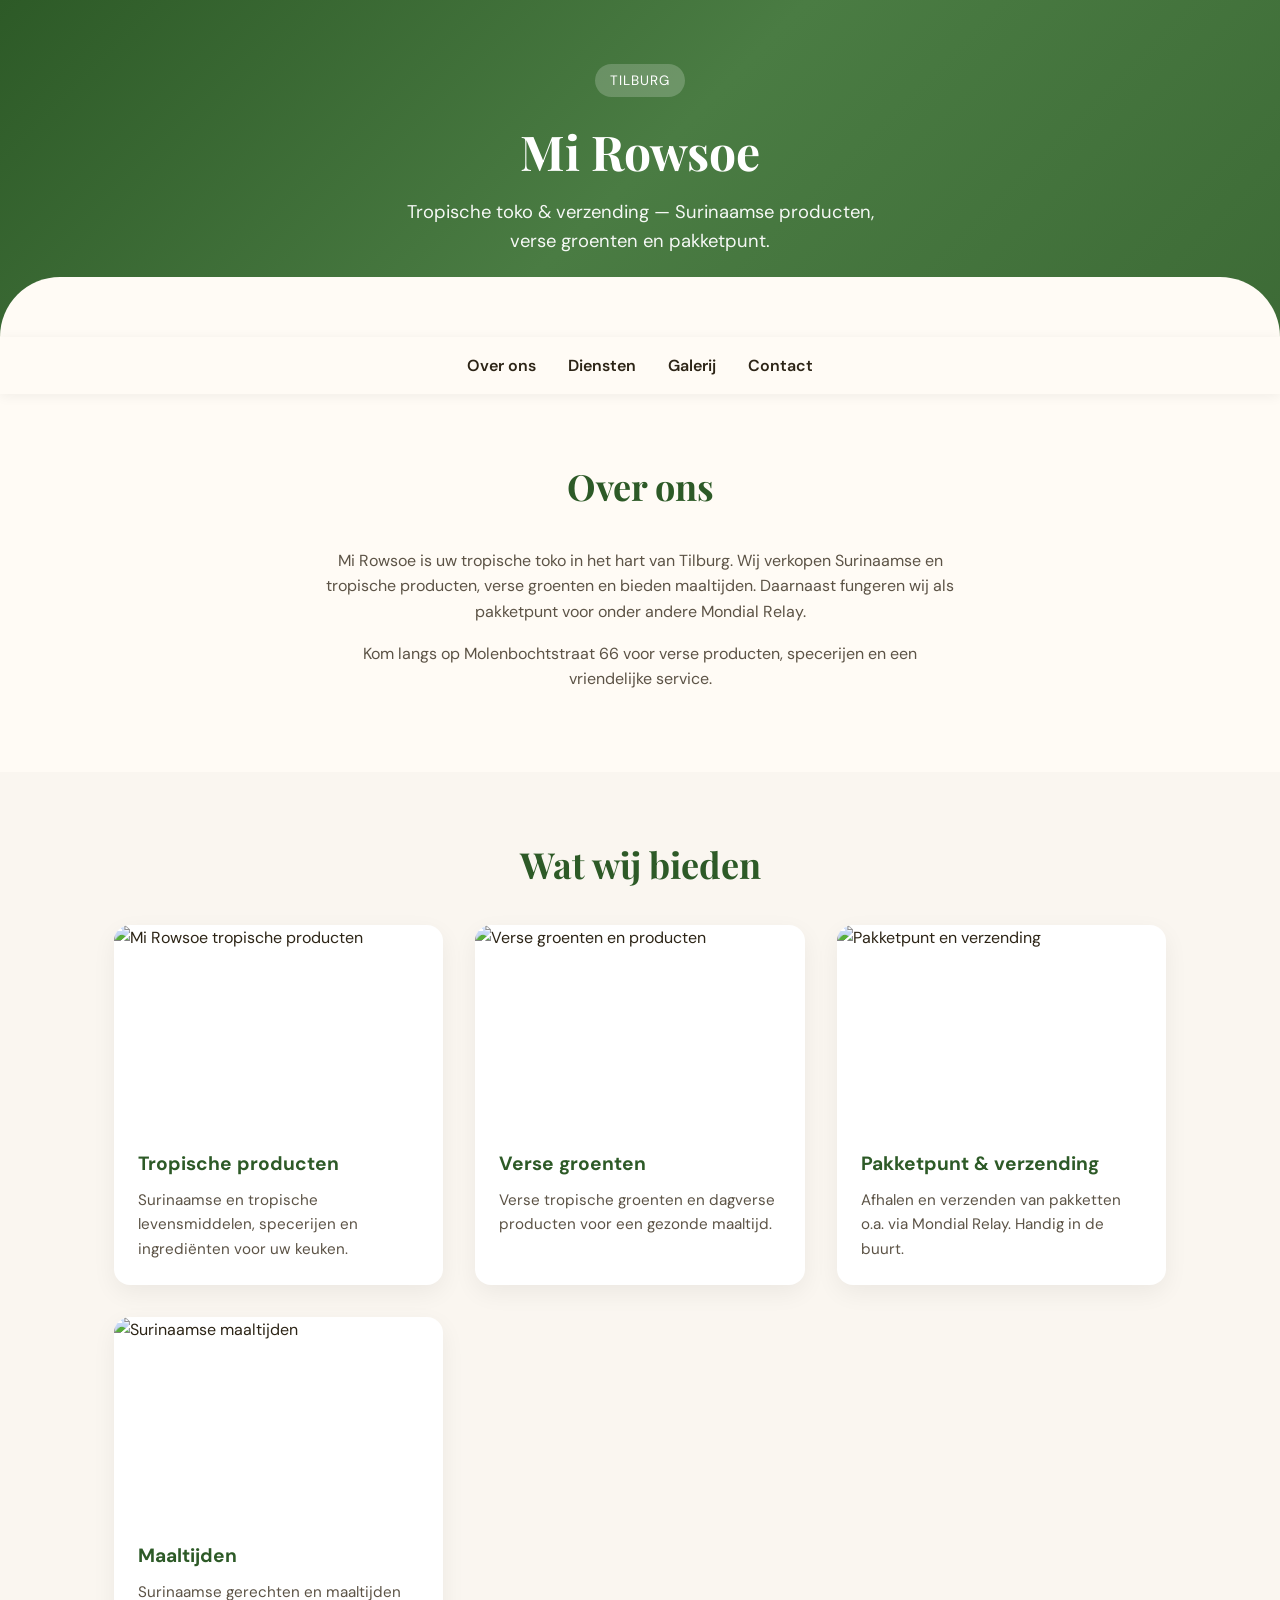
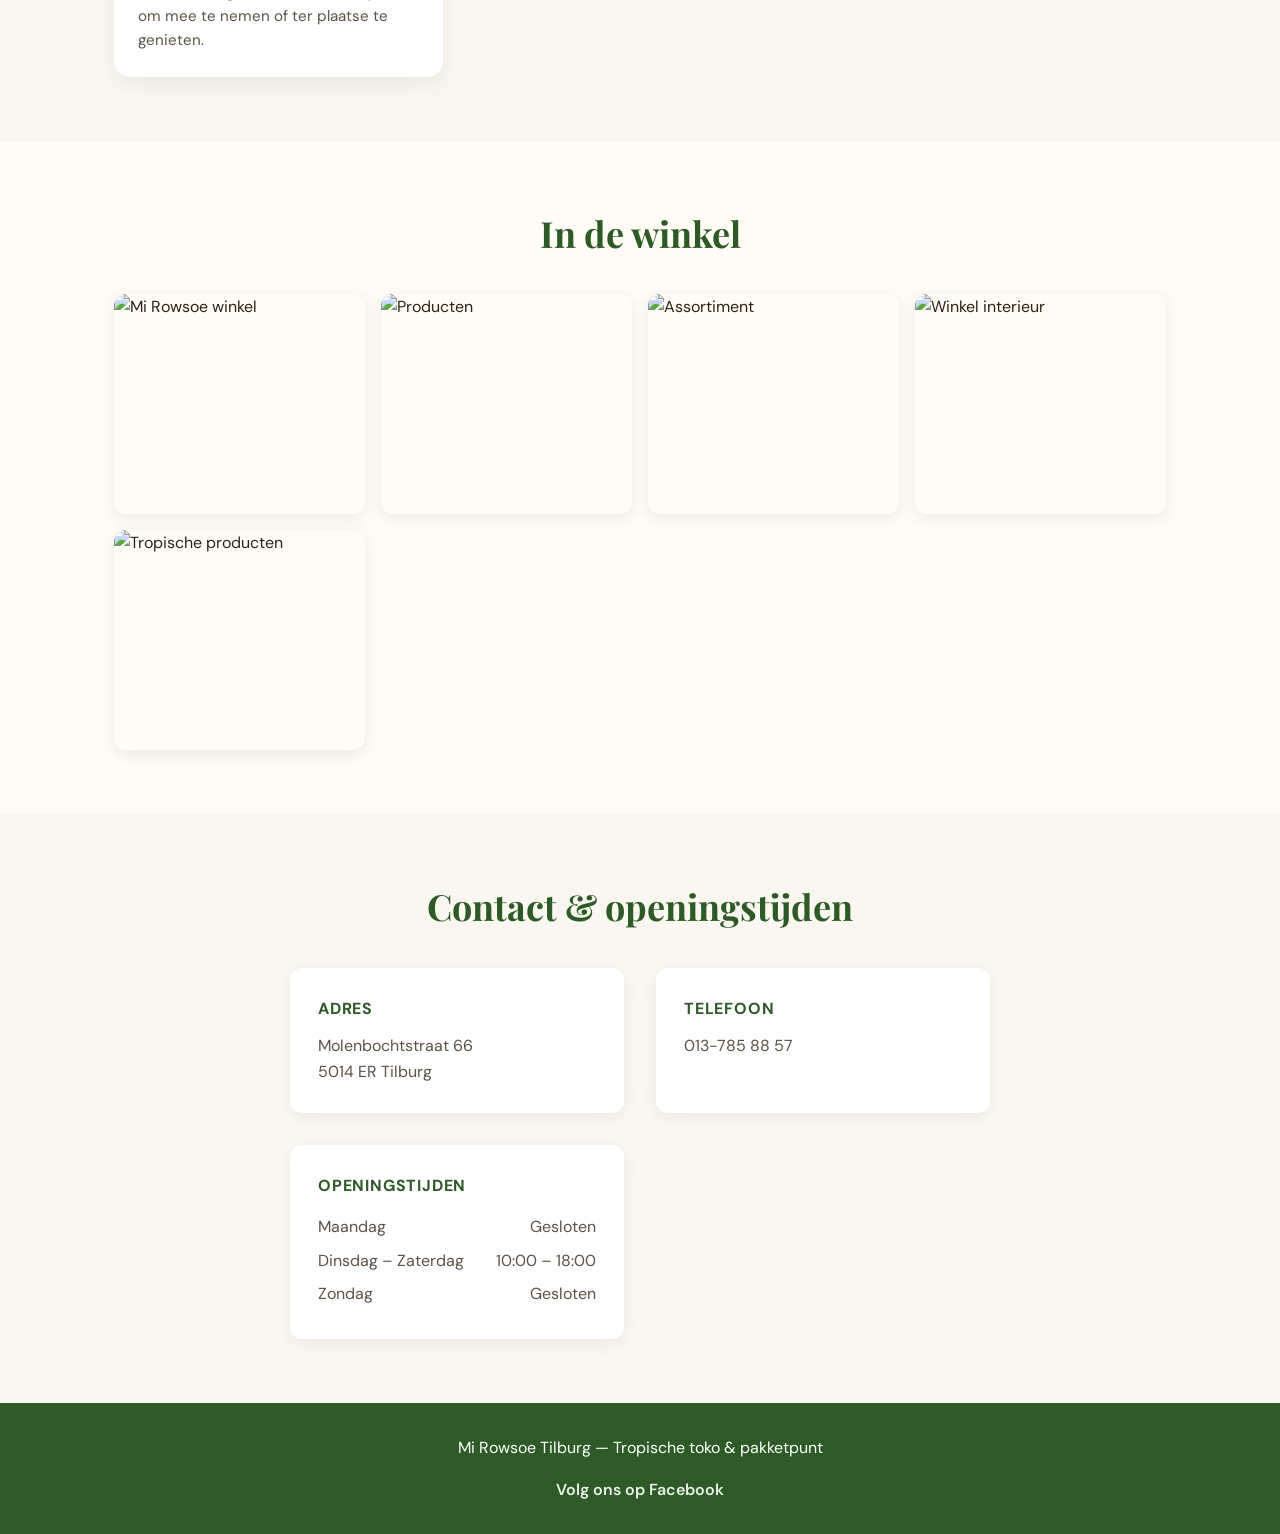
==== index.html @ 78a0a9d4 "Initial commit: Mi Rowsoe Tilburg website with separate CSS, data, and JS Made-with: Cursor" ====
<!DOCTYPE html>
<html lang="nl">
<head>
  <meta charset="UTF-8">
  <meta name="viewport" content="width=device-width, initial-scale=1.0">
  <title>Mi Rowsoe Tilburg | Tropische Toko & Verzending</title>
  <link rel="preconnect" href="https://fonts.googleapis.com">
  <link rel="preconnect" href="https://fonts.gstatic.com" crossorigin>
  <link href="https://fonts.googleapis.com/css2?family=DM+Sans:ital,opsz,wght@0,9..40,400;0,9..40,600;0,9..40,700;1,9..40,400&family=Playfair+Display:wght@600;700&display=swap" rel="stylesheet">
  <link rel="stylesheet" href="css/main.css">
</head>
<body>
  <header class="hero">
    <div class="container">
      <span class="hero-badge">Tilburg</span>
      <h1>Mi Rowsoe</h1>
      <p class="tagline">Tropische toko &amp; verzending — Surinaamse producten, verse groenten en pakketpunt.</p>
    </div>
  </header>
  <nav class="nav">
    <div class="container">
      <a href="#over">Over ons</a>
      <a href="#diensten">Diensten</a>
      <a href="#galerij">Galerij</a>
      <a href="#contact">Contact</a>
    </div>
  </nav>
  <main>
    <section id="over" class="section about">
      <div class="container">
        <h2>Over ons</h2>
        <p>Mi Rowsoe is uw tropische toko in het hart van Tilburg. Wij verkopen Surinaamse en tropische producten, verse groenten en bieden maaltijden. Daarnaast fungeren wij als pakketpunt voor onder andere Mondial Relay.</p>
        <p>Kom langs op Molenbochtstraat 66 voor verse producten, specerijen en een vriendelijke service.</p>
      </div>
    </section>
    <section id="diensten" class="section services">
      <div class="container">
        <h2>Wat wij bieden</h2>
        <div id="services-grid" class="services-grid">
          <!-- Filled by js/main.js from data/content.js -->
        </div>
      </div>
    </section>
    <section id="galerij" class="section gallery-section">
      <div class="container">
        <h2>In de winkel</h2>
        <div class="gallery">
          <!-- Filled by js/main.js from data/content.js -->
        </div>
      </div>
    </section>
    <section id="contact" class="section contact">
      <div class="container">
        <h2>Contact &amp; openingstijden</h2>
        <div class="contact-grid">
          <div class="contact-block">
            <h3>Adres</h3>
            <p>Molenbochtstraat 66<br>5014 ER Tilburg</p>
          </div>
          <div class="contact-block">
            <h3>Telefoon</h3>
            <p><a href="tel:0137858857">013-785 88 57</a></p>
          </div>
          <div class="contact-block">
            <h3>Openingstijden</h3>
            <ul class="hours-list">
              <li><span>Maandag</span><span>Gesloten</span></li>
              <li><span>Dinsdag – Zaterdag</span><span>10:00 – 18:00</span></li>
              <li><span>Zondag</span><span>Gesloten</span></li>
            </ul>
          </div>
        </div>
      </div>
    </section>
  </main>
  <footer class="footer">
    <div class="container">
      <p>Mi Rowsoe Tilburg — Tropische toko &amp; pakketpunt</p>
      <p class="social"><a href="https://www.facebook.com/mirowsoetilburg" target="_blank" rel="noopener">Volg ons op Facebook</a></p>
    </div>
  </footer>
  <script src="data/content.js"></script>
  <script src="js/main.js"></script>
</body>
</html>
---- css/main.css ----
/**
 * Main stylesheet — imports all CSS. Edit the files below to maintain the site.
 * - variables.css  → colors, spacing, fonts
 * - base.css       → reset, body, .container
 * - components.css → header, nav, sections, cards, gallery, contact, footer
 */
@import 'variables.css';
@import 'base.css';
@import 'components.css';
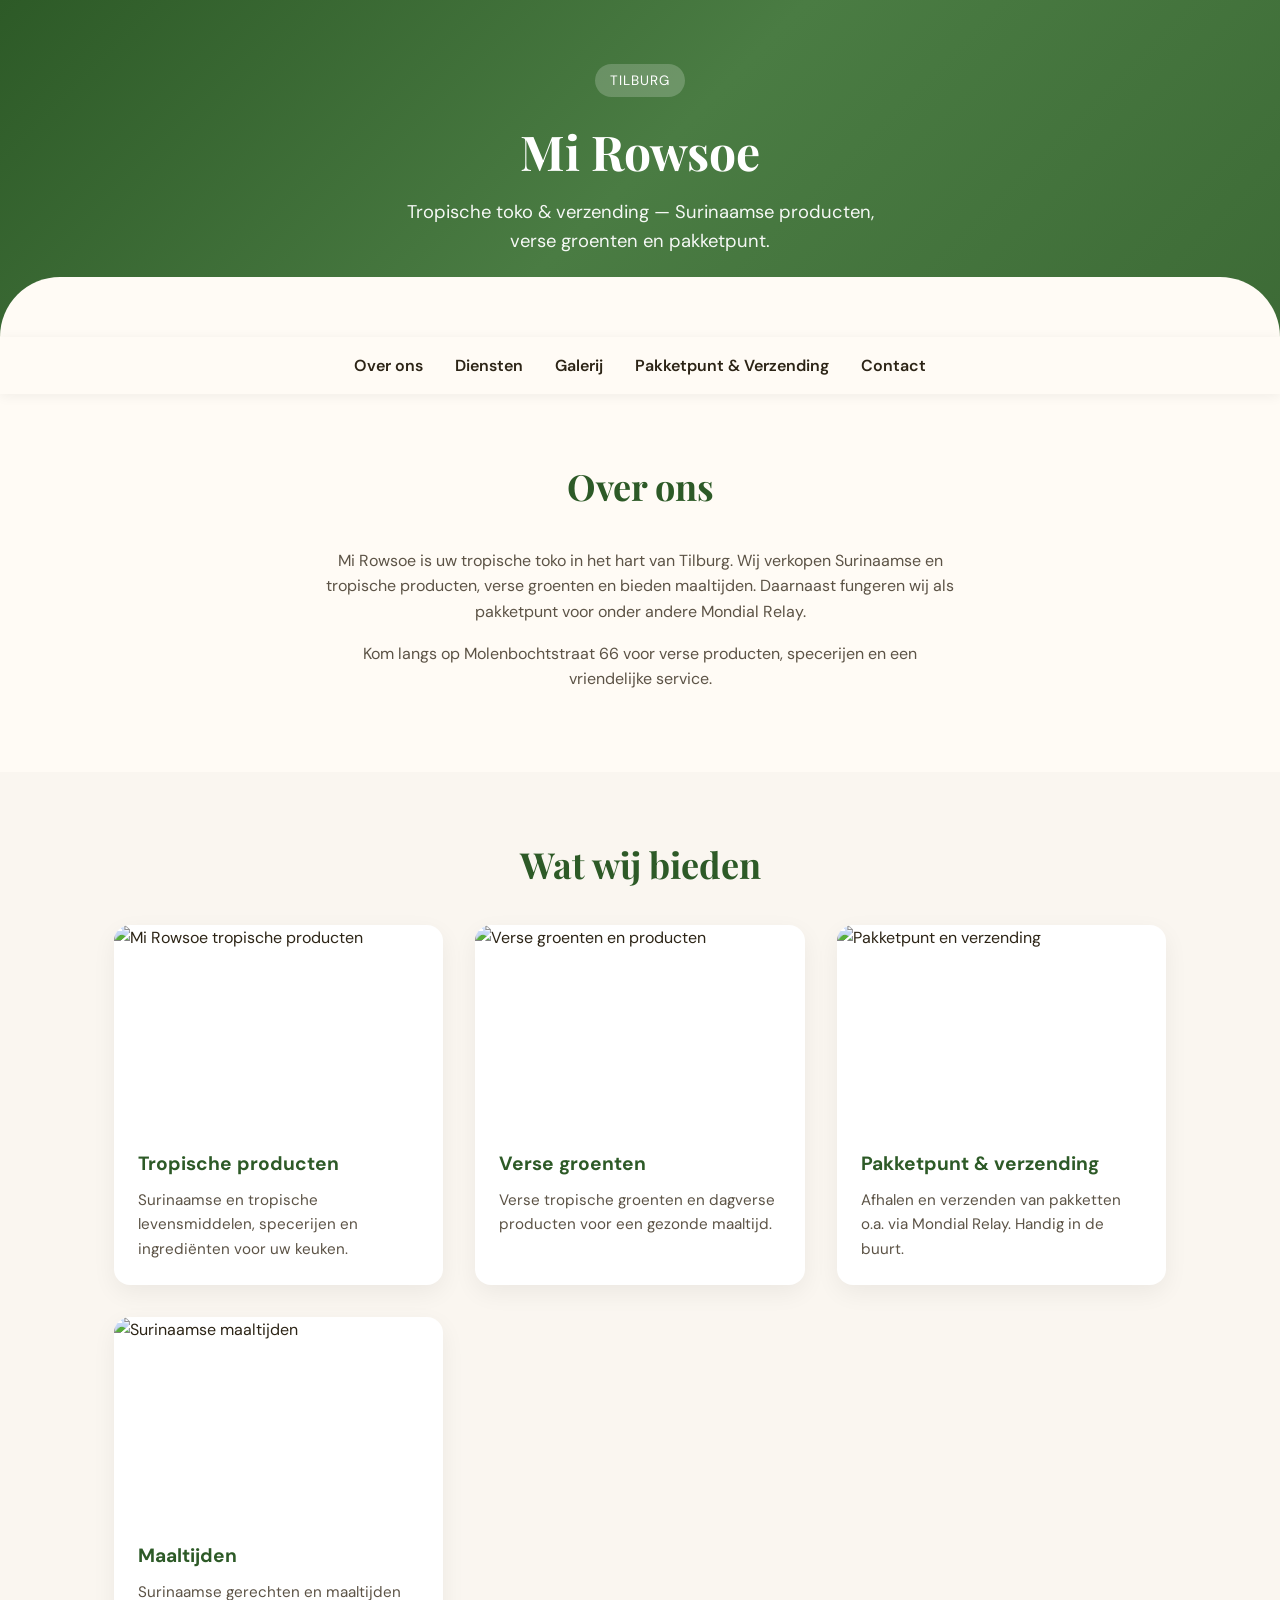
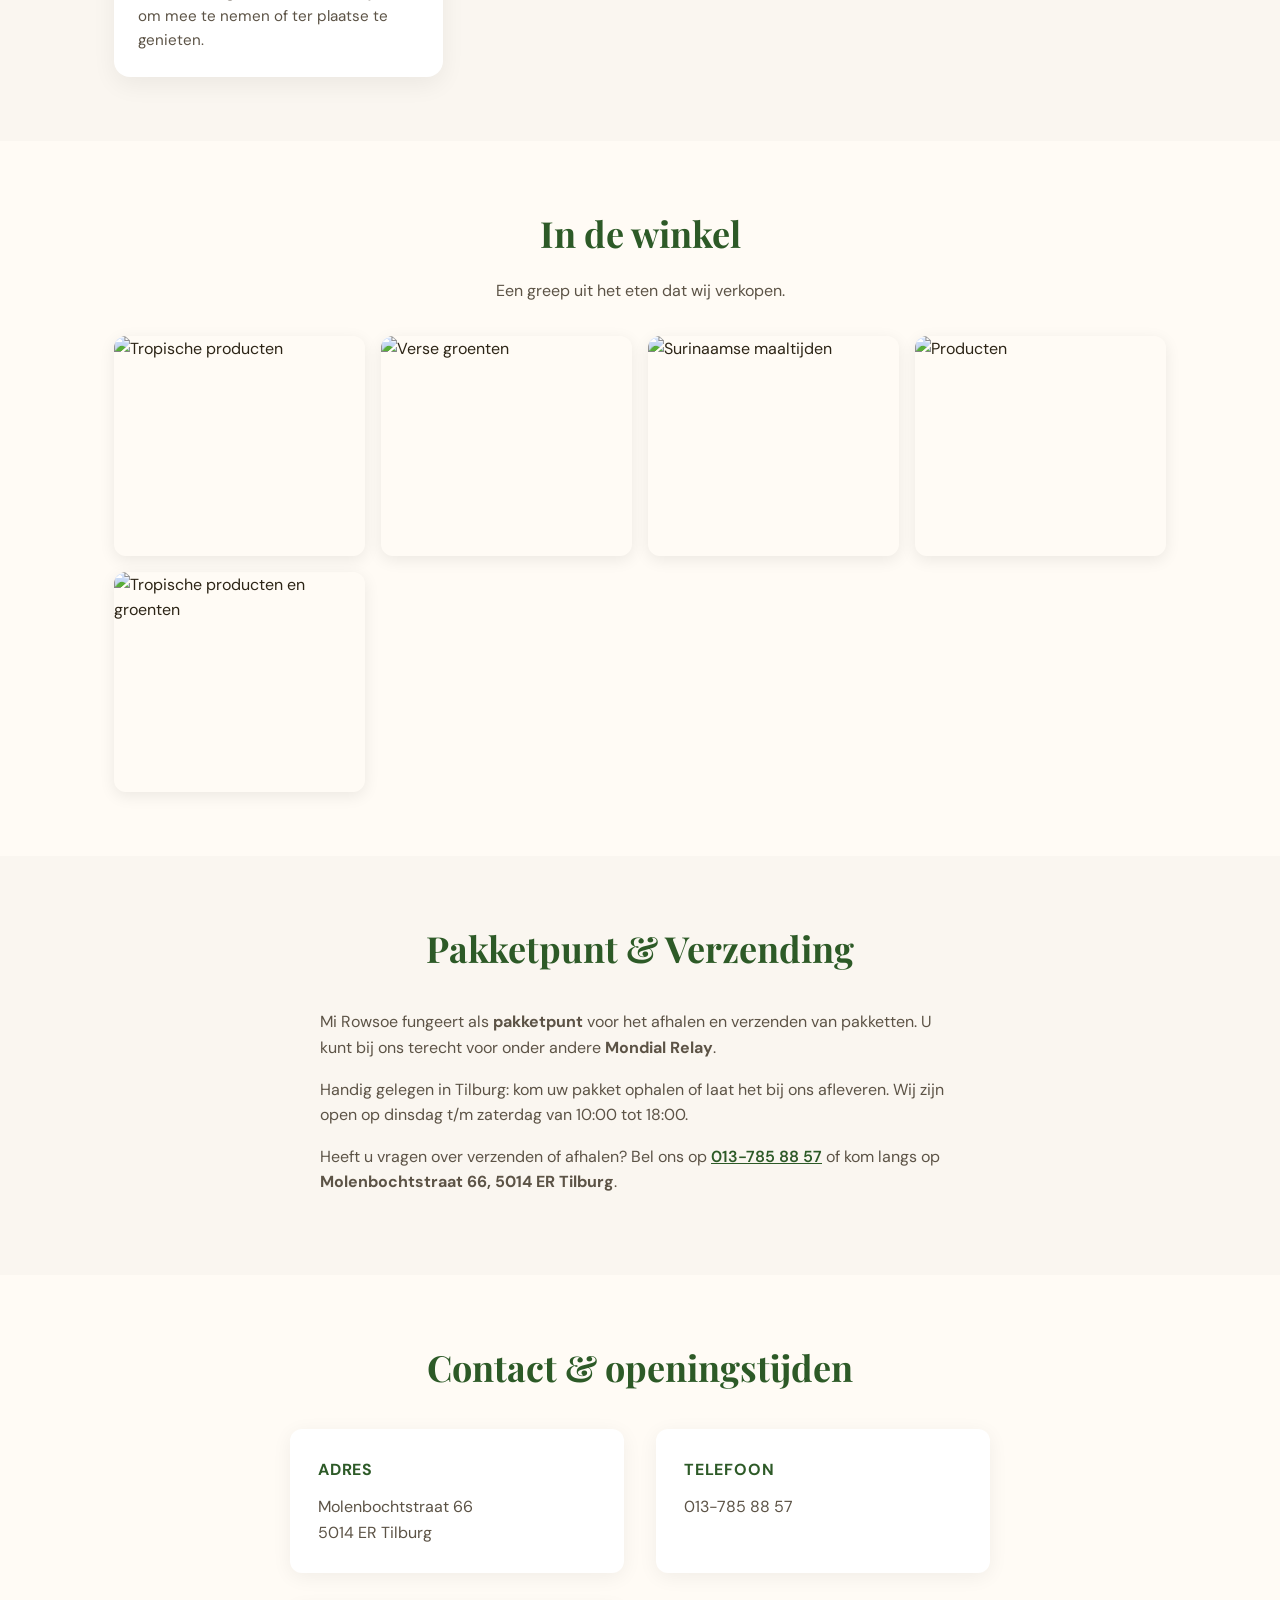
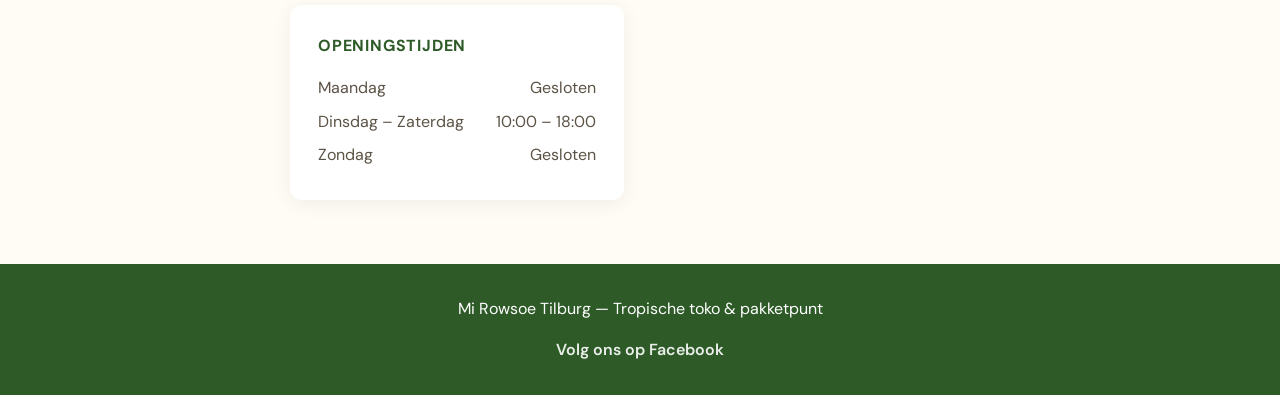
==== commit 31e90682: "Add clickable services, Pakketpunt section, food-only gallery, producten & maaltijden pages Made-wit" ====
--- a/index.html
+++ b/index.html
@@ -22,6 +22,7 @@
       <a href="#over">Over ons</a>
       <a href="#diensten">Diensten</a>
       <a href="#galerij">Galerij</a>
+      <a href="#pakketpunt">Pakketpunt &amp; Verzending</a>
       <a href="#contact">Contact</a>
     </div>
   </nav>
@@ -44,8 +45,19 @@
     <section id="galerij" class="section gallery-section">
       <div class="container">
         <h2>In de winkel</h2>
+        <p class="section-intro">Een greep uit het eten dat wij verkopen.</p>
         <div class="gallery">
-          <!-- Filled by js/main.js from data/content.js -->
+          <!-- Filled by js/main.js from data/content.js (galleryFood = only food) -->
+        </div>
+      </div>
+    </section>
+    <section id="pakketpunt" class="section pakketpunt-section">
+      <div class="container">
+        <h2>Pakketpunt &amp; Verzending</h2>
+        <div class="pakketpunt-content">
+          <p>Mi Rowsoe fungeert als <strong>pakketpunt</strong> voor het afhalen en verzenden van pakketten. U kunt bij ons terecht voor onder andere <strong>Mondial Relay</strong>.</p>
+          <p>Handig gelegen in Tilburg: kom uw pakket ophalen of laat het bij ons afleveren. Wij zijn open op dinsdag t/m zaterdag van 10:00 tot 18:00.</p>
+          <p>Heeft u vragen over verzenden of afhalen? Bel ons op <a href="tel:0137858857">013-785 88 57</a> of kom langs op <strong>Molenbochtstraat 66, 5014 ER Tilburg</strong>.</p>
         </div>
       </div>
     </section>
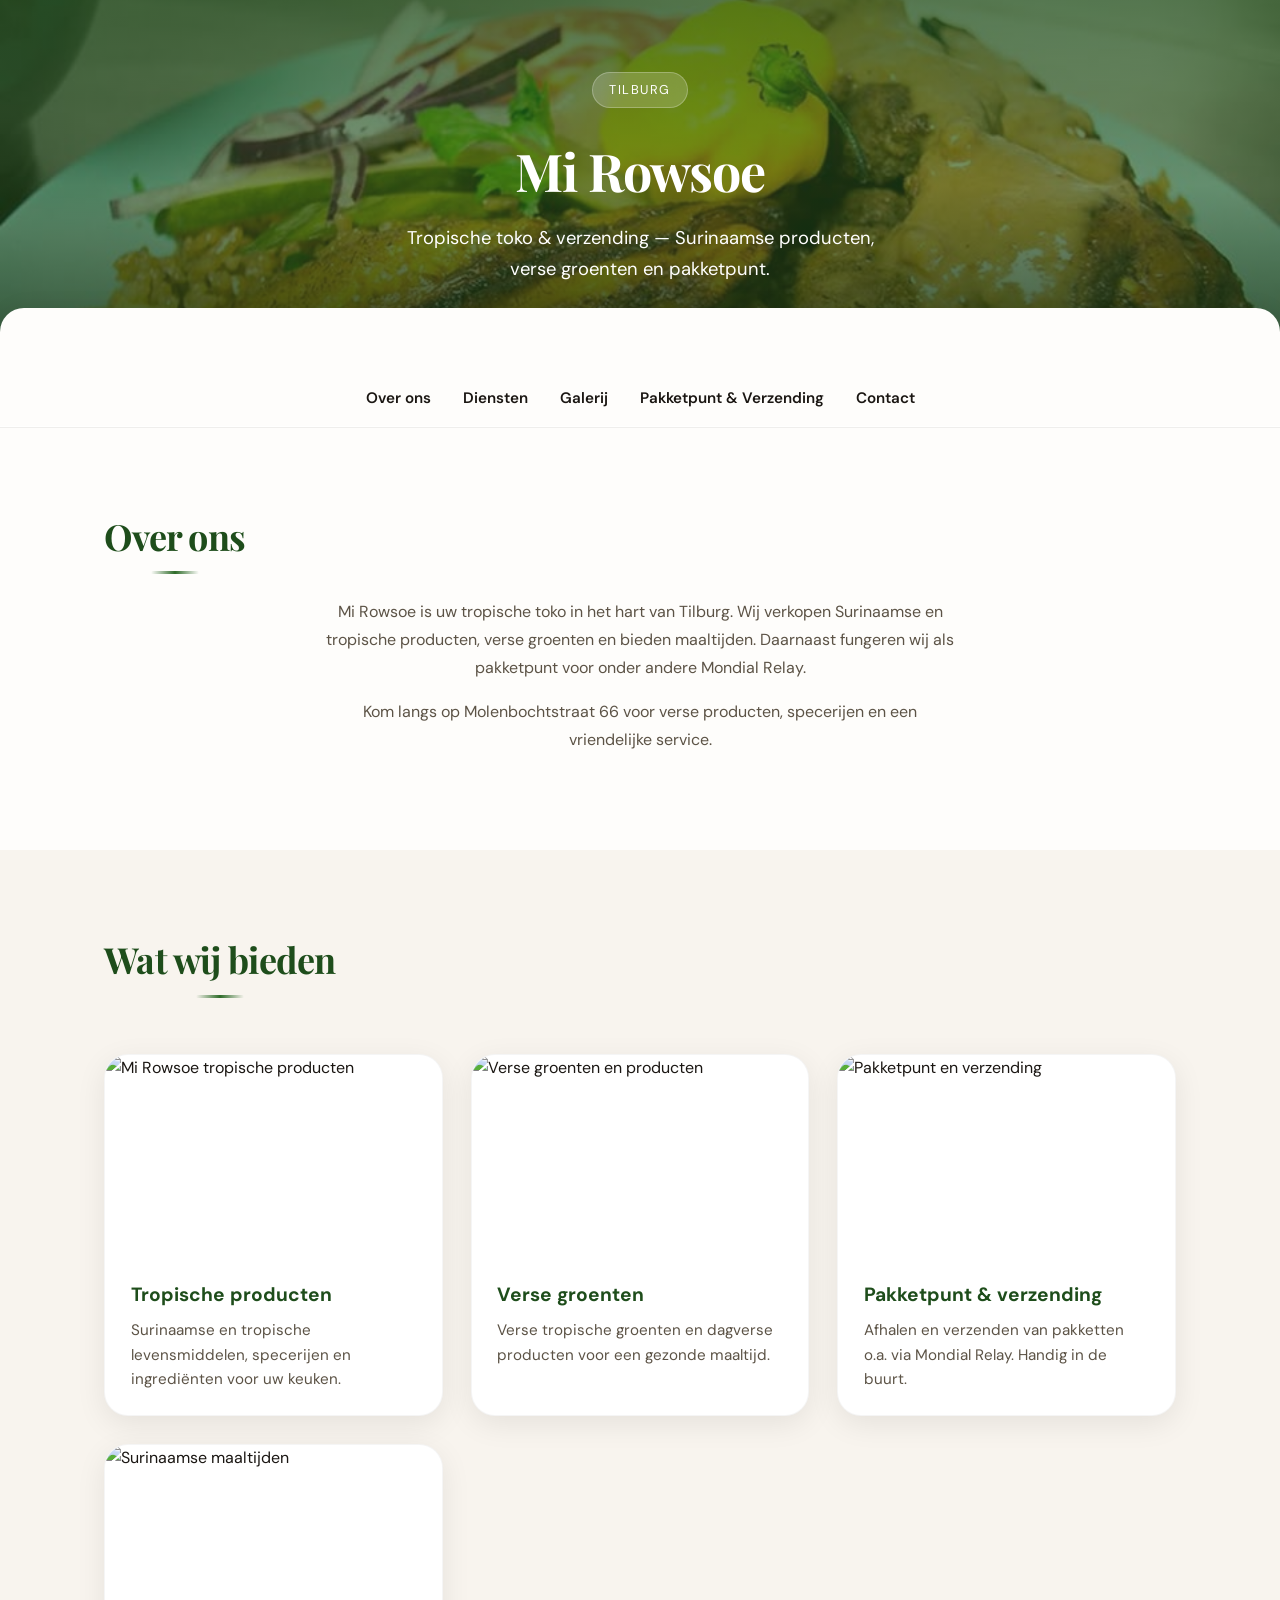
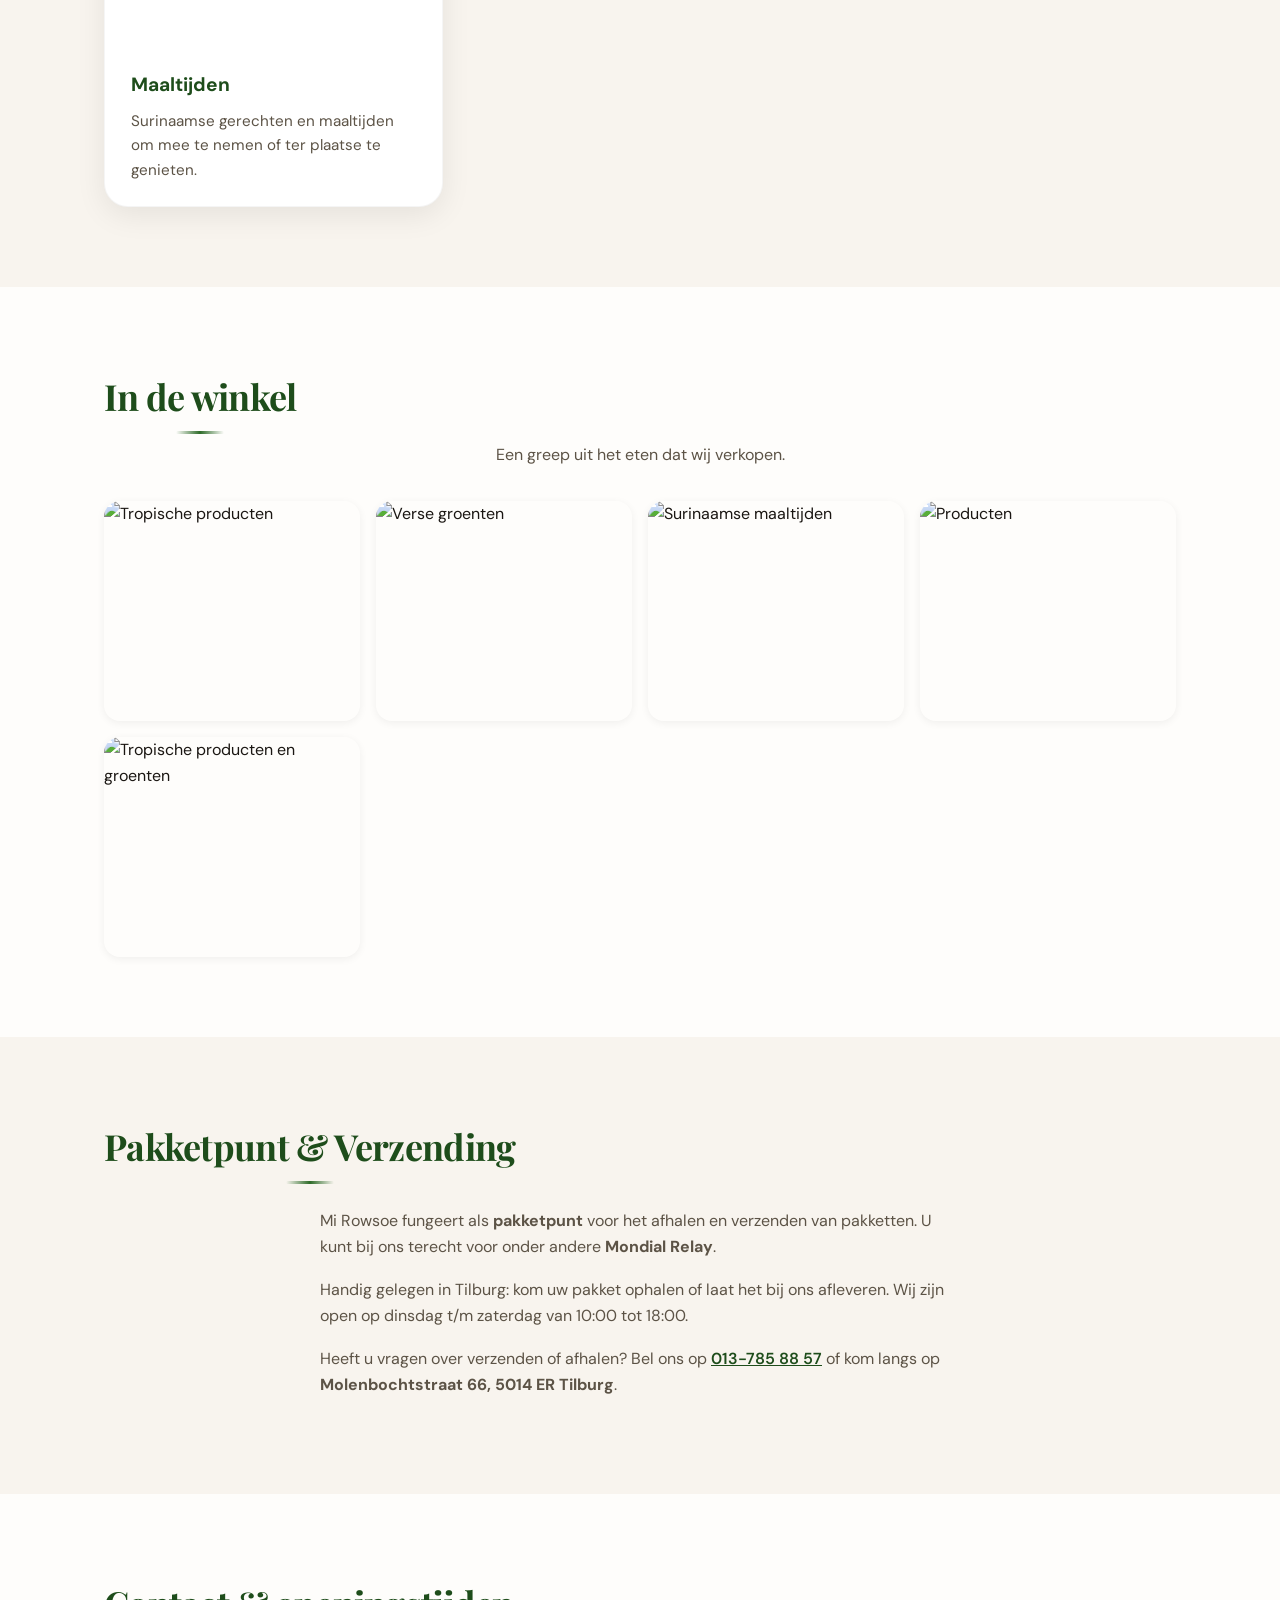
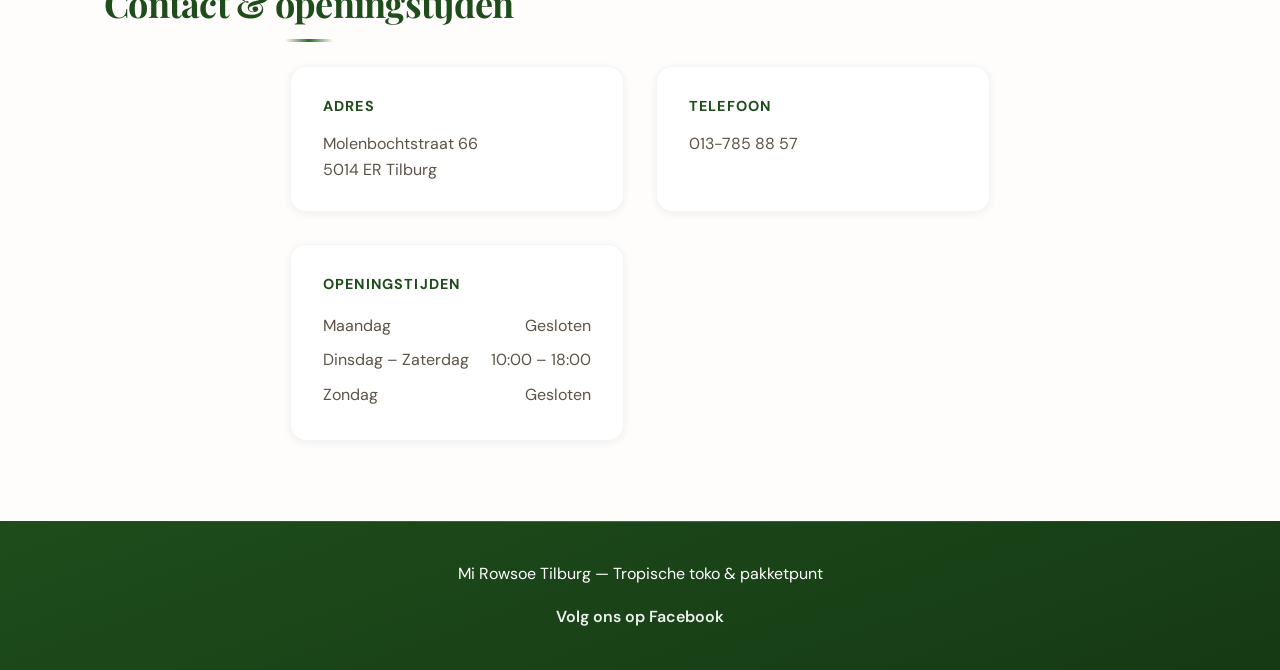
==== commit b83cbf85: "Add hero banner slideshow with 5 food images Made-with: Cursor" ====
--- a/index.html
+++ b/index.html
@@ -11,7 +11,15 @@
 </head>
 <body>
   <header class="hero">
-    <div class="container">
+    <div class="hero-slideshow" aria-hidden="true">
+      <div class="hero-slide hero-slide--active" style="background-image: url('images/banner/banner1.png');"></div>
+      <div class="hero-slide" style="background-image: url('images/banner/banner2.png');"></div>
+      <div class="hero-slide" style="background-image: url('images/banner/banner3.png');"></div>
+      <div class="hero-slide" style="background-image: url('images/banner/banner4.png');"></div>
+      <div class="hero-slide" style="background-image: url('images/banner/banner5.png');"></div>
+    </div>
+    <div class="hero-overlay"></div>
+    <div class="container hero-content">
       <span class="hero-badge">Tilburg</span>
       <h1>Mi Rowsoe</h1>
       <p class="tagline">Tropische toko &amp; verzending — Surinaamse producten, verse groenten en pakketpunt.</p>
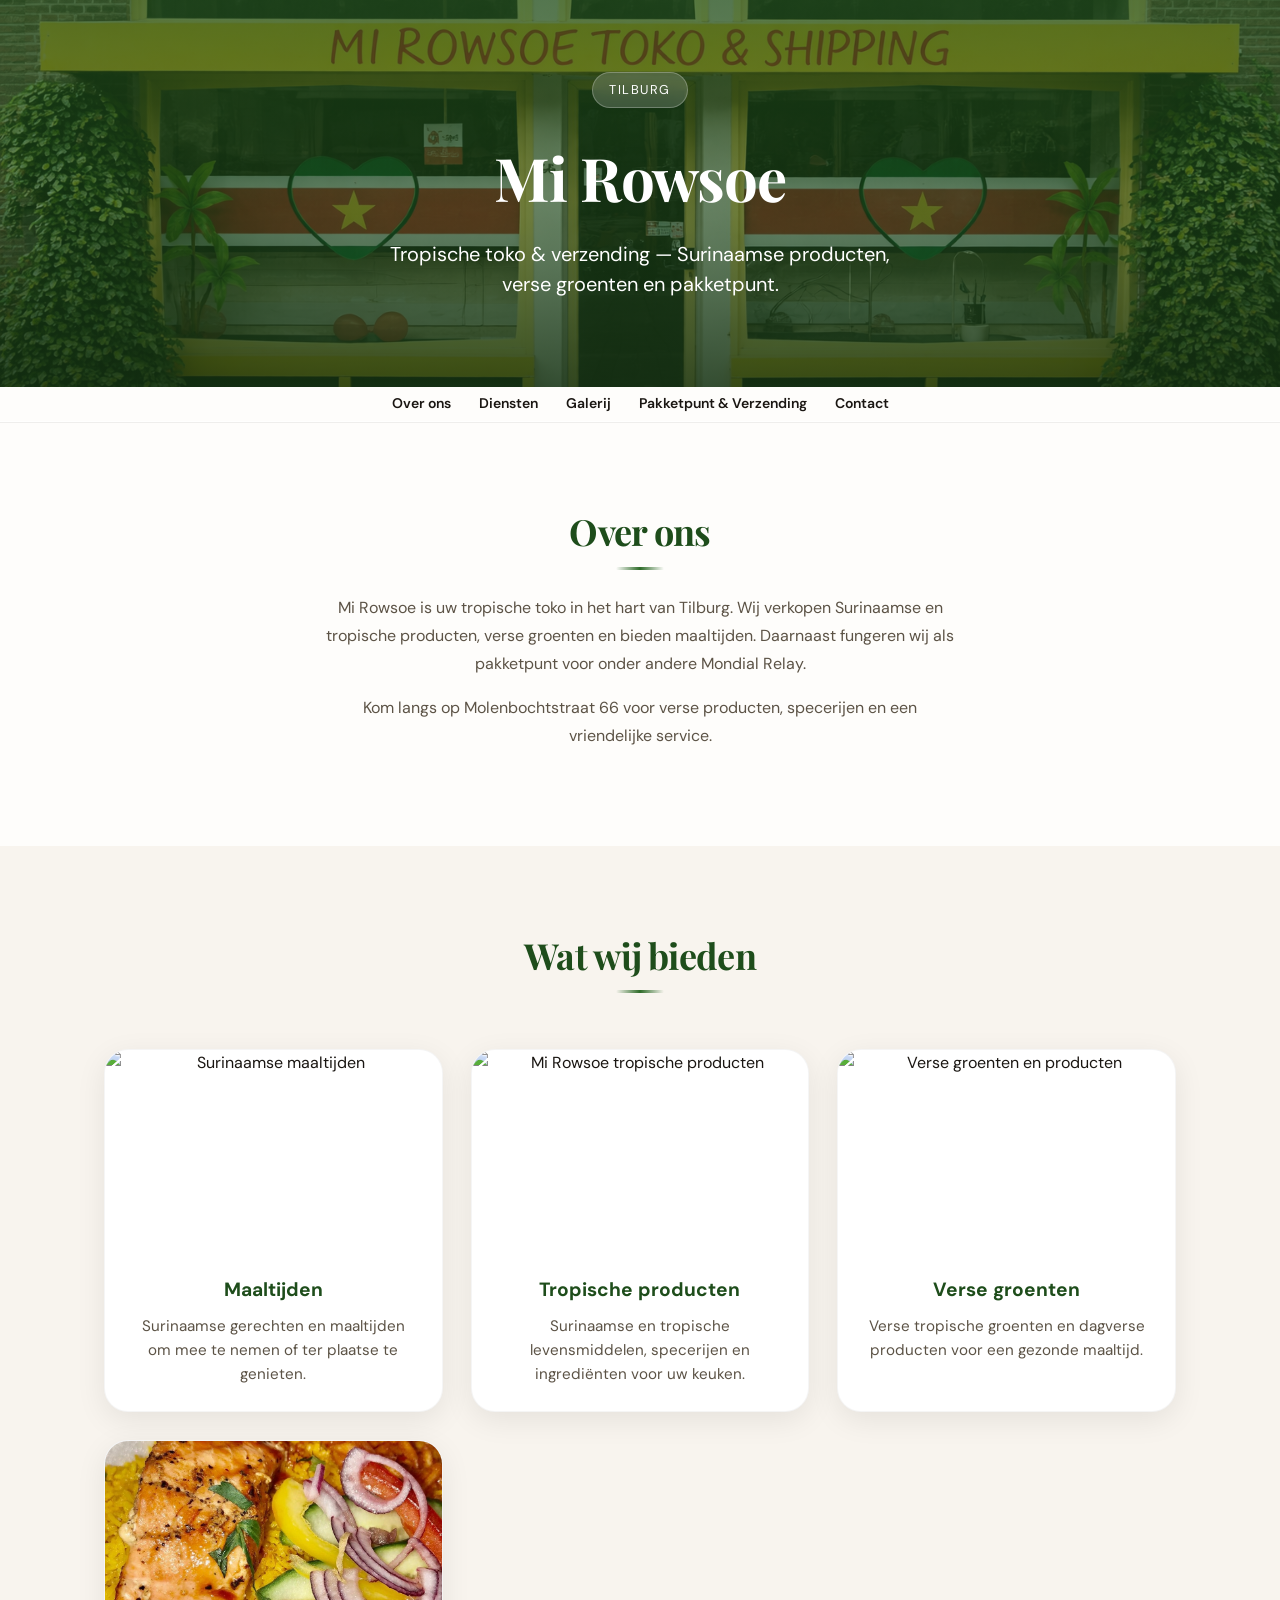
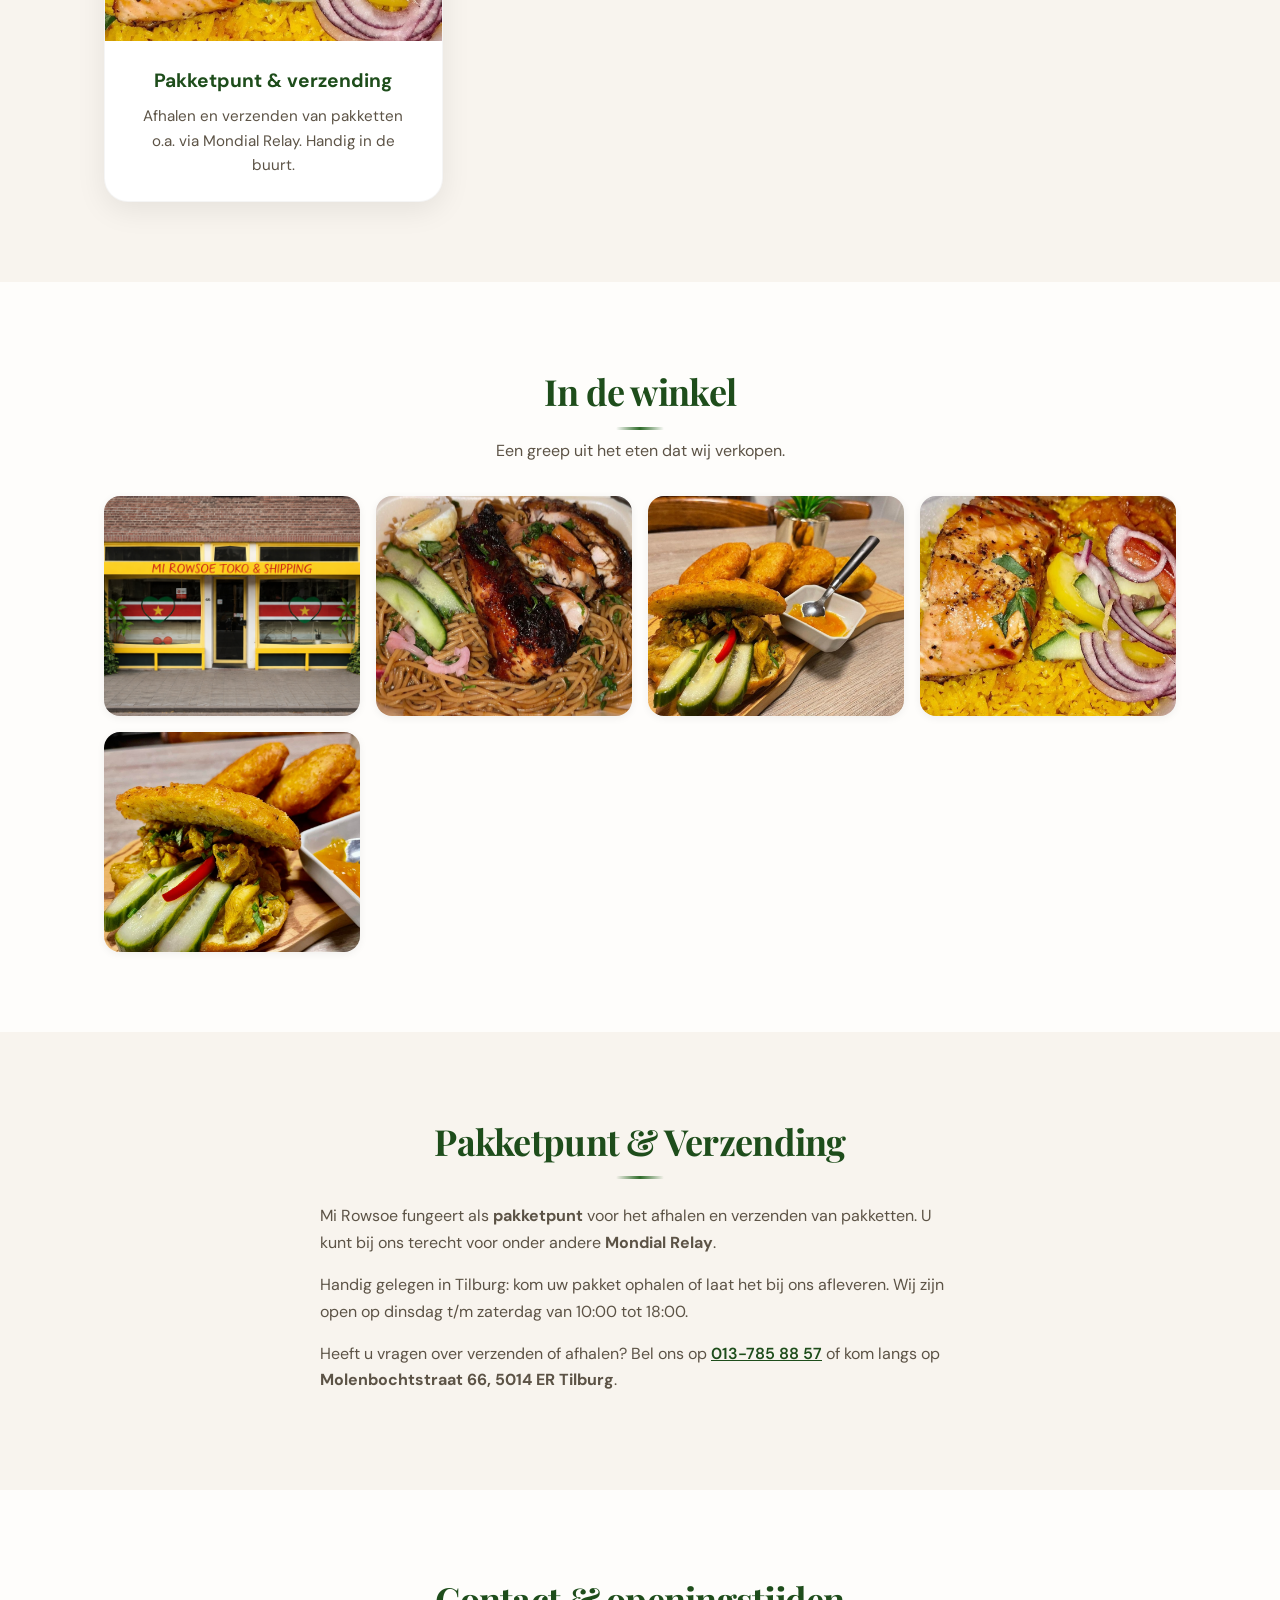
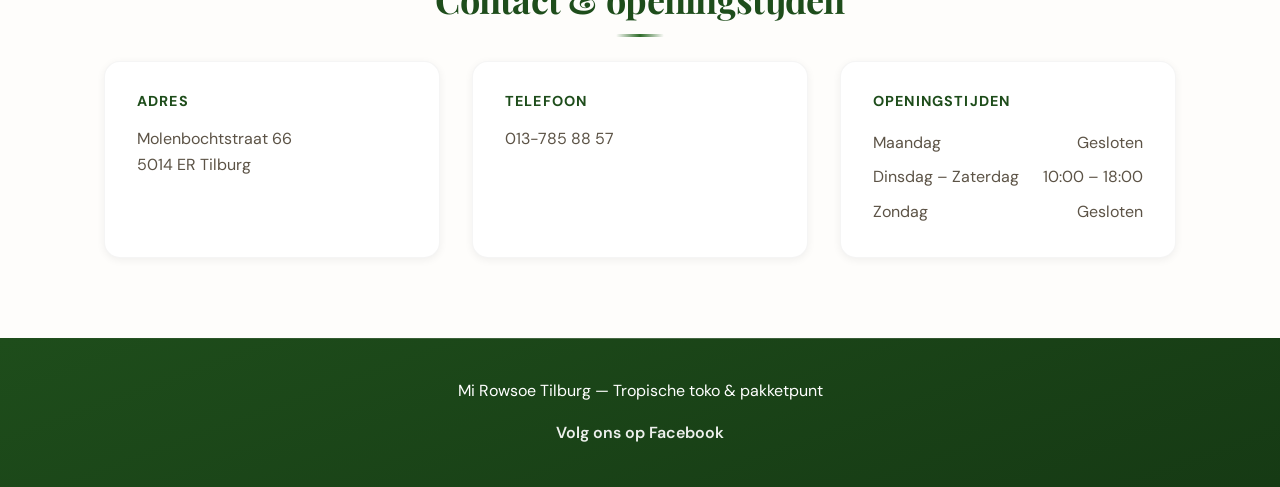
==== commit 31450150: "Use single hero food banner and placeholder service images Made-with: Cursor" ====
--- a/index.html
+++ b/index.html
@@ -12,11 +12,7 @@
 <body>
   <header class="hero">
     <div class="hero-slideshow" aria-hidden="true">
-      <div class="hero-slide hero-slide--active" style="background-image: url('images/banner/banner1.png');"></div>
-      <div class="hero-slide" style="background-image: url('images/banner/banner2.png');"></div>
-      <div class="hero-slide" style="background-image: url('images/banner/banner3.png');"></div>
-      <div class="hero-slide" style="background-image: url('images/banner/banner4.png');"></div>
-      <div class="hero-slide" style="background-image: url('images/banner/banner5.png');"></div>
+      <div class="hero-slide hero-slide--active" style="background-image: url('images/foods/banner1.png');"></div>
     </div>
     <div class="hero-overlay"></div>
     <div class="container hero-content">
